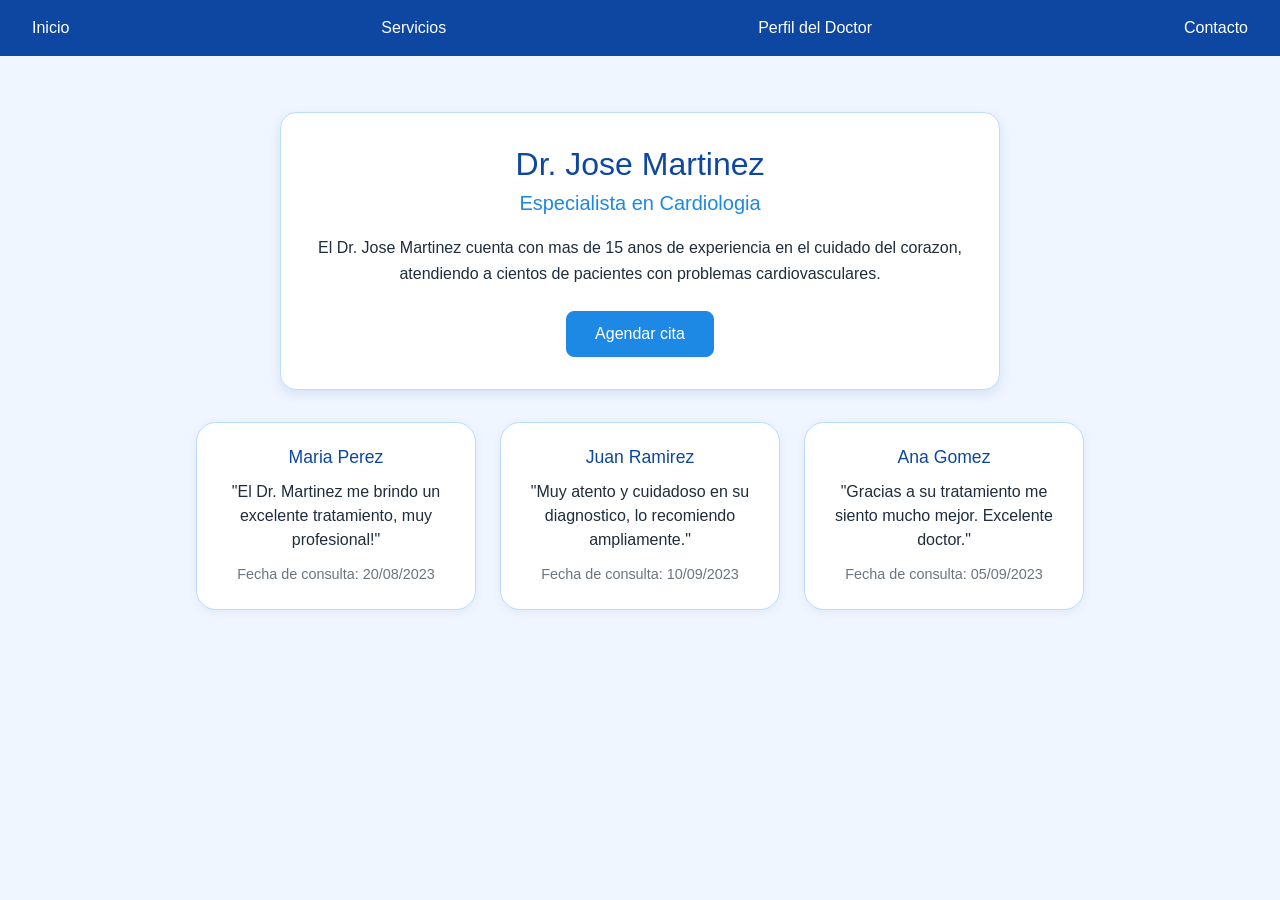
==== practica-programada-1/segunda-parte/index.html @ 8352cea5 "practica programada #1 - Fundamentos de HTML5 y CSS3" ====
<!DOCTYPE html>
<html lang="es">
  <head>
    <meta charset="UTF-8">
    <meta name="viewport" content="width=device-width, initial-scale=1.0">
    <title>Perfil del Doctor</title>
    <link href="https://cdn.jsdelivr.net/npm/bootstrap@5.3.3/dist/css/bootstrap.min.css" rel="stylesheet" integrity="sha384-QWTKZyjpPEjISv5WaRU9OFeRpok6YctnYmDr5pNlyT2bRjXh0JMhjY6hW+ALEwIH" crossorigin="anonymous">
    <link rel="stylesheet" href="styles.css">
  </head>
  <body>
    <nav class="site-nav">
      <ul class="menu-list">
        <li><a class="menu-link" href="#inicio">Inicio</a></li>
        <li><a class="menu-link" href="#servicios">Servicios</a></li>
        <li><a class="menu-link" href="#perfil">Perfil del Doctor</a></li>
        <li><a class="menu-link" href="#contacto">Contacto</a></li>
      </ul>
    </nav>

    <main id="inicio" class="container py-4">
      <section id="perfil" class="doctor-card">
        <h1 class="doctor-name">Dr. Jose Martinez</h1>
        <h2 class="doctor-specialty">Especialista en Cardiologia</h2>
        <p id="descripcion">El Dr. Jose Martinez cuenta con mas de 15 anos de experiencia en el cuidado del corazon, atendiendo a cientos de pacientes con problemas cardiovasculares.</p>
        <button type="button" class="btn btn-primary btn-cita">Agendar cita</button>
      </section>

      <section class="comments">
        <article class="comment-card">
          <h3>Maria Perez</h3>
          <p class="comment-text">"El Dr. Martinez me brindo un excelente tratamiento, muy profesional!"</p>
          <p class="comment-date">Fecha de consulta: 20/08/2023</p>
        </article>
        <article class="comment-card">
          <h3>Juan Ramirez</h3>
          <p class="comment-text">"Muy atento y cuidadoso en su diagnostico, lo recomiendo ampliamente."</p>
          <p class="comment-date">Fecha de consulta: 10/09/2023</p>
        </article>
        <article class="comment-card">
          <h3>Ana Gomez</h3>
          <p class="comment-text">"Gracias a su tratamiento me siento mucho mejor. Excelente doctor."</p>
          <p class="comment-date">Fecha de consulta: 05/09/2023</p>
        </article>
      </section>
    </main>
  </body>
</html>
---- practica-programada-1/segunda-parte/styles.css ----
body {
  font-family: "Segoe UI", Arial, sans-serif;
  background-color: #f0f6ff;
  color: #1f2d3d;
  margin: 0;
}

.site-nav {
  padding: 16px 32px;
  background-color: #0d47a1;
}

.menu-list {
  display: flex;
  flex-wrap: wrap;
  justify-content: space-between;
  align-items: center;
  gap: 16px 24px;
  list-style: none;
  margin: 0;
  padding: 0;
}

.menu-link {
  color: #ffffff;
  text-decoration: none;
  font-weight: 500;
}

.menu-link:hover {
  color: #90caf9;
}

.doctor-card {
  max-width: 720px;
  margin: 32px auto;
  padding: 32px;
  background-color: #ffffff;
  border: 1px solid #bbdefb;
  border-radius: 16px;
  box-shadow: 0 4px 12px rgba(13, 71, 161, 0.12);
  text-align: center;
}

.doctor-name {
  color: #0d47a1;
  font-size: 2rem;
  margin: 0 0 8px;
}

.doctor-specialty {
  color: #1e88e5;
  font-size: 1.25rem;
  font-weight: 500;
  margin: 0 0 20px;
}

#descripcion {
  line-height: 1.6;
  margin: 0 0 24px;
}

.btn-cita {
  padding: 10px 28px;
  background-color: #1e88e5;
  border-color: #1e88e5;
  border-radius: 8px;
  transition: background-color 0.2s;
}

.btn-cita:hover {
  background-color: #0d47a1;
  border-color: #0d47a1;
}

.comments {
  display: flex;
  flex-wrap: wrap;
  justify-content: center;
  gap: 24px;
  max-width: 1000px;
  margin: 0 auto 40px;
}

.comment-card {
  flex: 0 1 280px;
  box-sizing: border-box;
  padding: 24px;
  background-color: #ffffff;
  border: 1px solid #bbdefb;
  border-radius: 20px;
  box-shadow: 0 2px 8px rgba(13, 71, 161, 0.08);
  text-align: center;
}

.comment-card h3 {
  color: #0d47a1;
  font-size: 1.1rem;
  margin: 0 0 12px;
}

.comment-text {
  line-height: 1.5;
  margin: 0 0 12px;
}

.comment-date {
  color: #6c757d;
  font-size: 0.9rem;
  margin: 0;
}
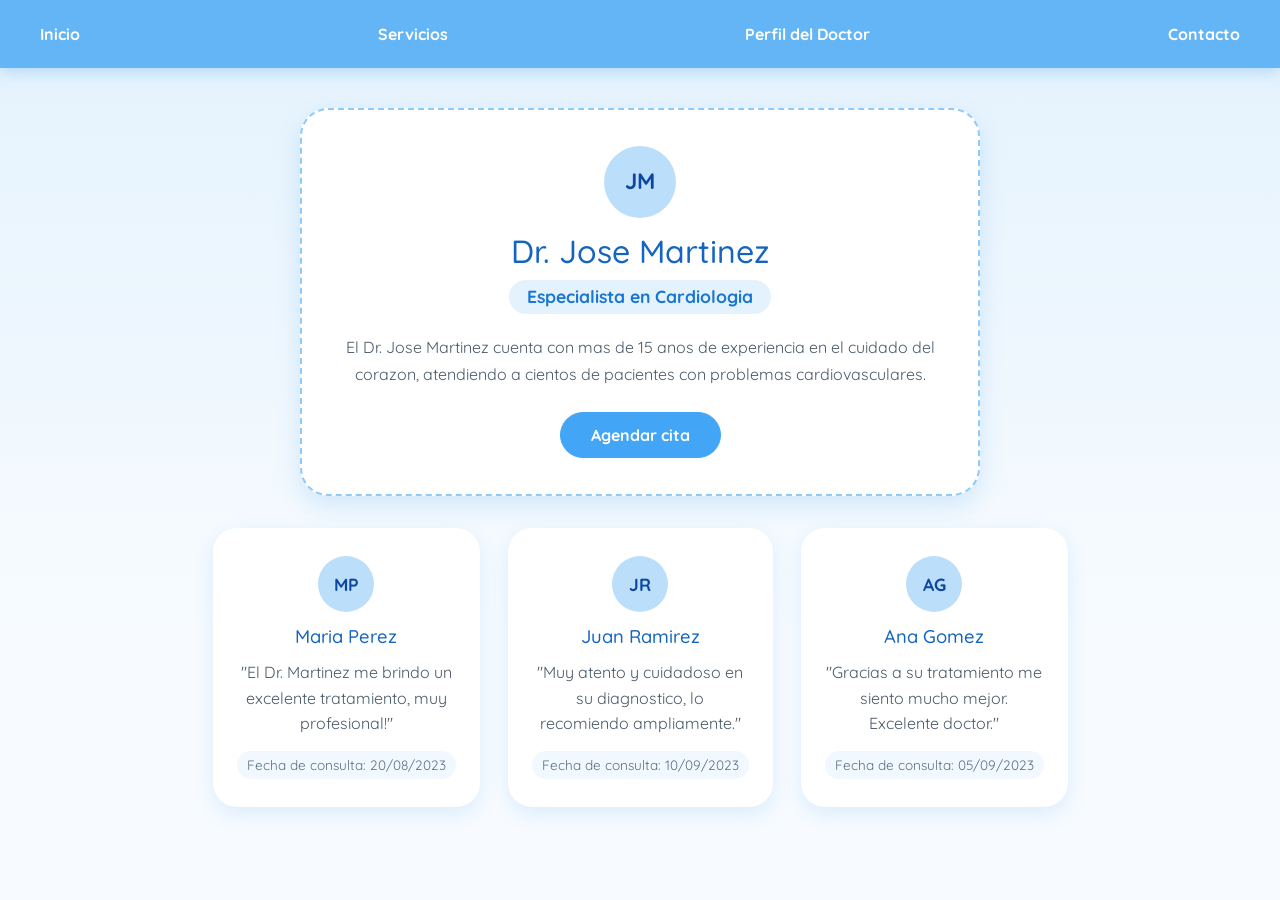
==== commit a513d235: "formulariosCompletos" ====
--- a/practica-programada-1/segunda-parte/index.html
+++ b/practica-programada-1/segunda-parte/index.html
@@ -4,6 +4,7 @@
     <meta charset="UTF-8">
     <meta name="viewport" content="width=device-width, initial-scale=1.0">
     <title>Perfil del Doctor</title>
+    <link href="https://fonts.googleapis.com/css2?family=Quicksand:wght@500;700&display=swap" rel="stylesheet">
     <link href="https://cdn.jsdelivr.net/npm/bootstrap@5.3.3/dist/css/bootstrap.min.css" rel="stylesheet" integrity="sha384-QWTKZyjpPEjISv5WaRU9OFeRpok6YctnYmDr5pNlyT2bRjXh0JMhjY6hW+ALEwIH" crossorigin="anonymous">
     <link rel="stylesheet" href="styles.css">
   </head>
@@ -17,8 +18,9 @@
       </ul>
     </nav>
 
-    <main id="inicio" class="container py-4">
+    <main id="inicio">
       <section id="perfil" class="doctor-card">
+        <div class="avatar avatar-doctor">JM</div>
         <h1 class="doctor-name">Dr. Jose Martinez</h1>
         <h2 class="doctor-specialty">Especialista en Cardiologia</h2>
         <p id="descripcion">El Dr. Jose Martinez cuenta con mas de 15 anos de experiencia en el cuidado del corazon, atendiendo a cientos de pacientes con problemas cardiovasculares.</p>
@@ -27,16 +29,19 @@
 
       <section class="comments">
         <article class="comment-card">
+          <div class="avatar">MP</div>
           <h3>Maria Perez</h3>
           <p class="comment-text">"El Dr. Martinez me brindo un excelente tratamiento, muy profesional!"</p>
           <p class="comment-date">Fecha de consulta: 20/08/2023</p>
         </article>
         <article class="comment-card">
+          <div class="avatar">JR</div>
           <h3>Juan Ramirez</h3>
           <p class="comment-text">"Muy atento y cuidadoso en su diagnostico, lo recomiendo ampliamente."</p>
           <p class="comment-date">Fecha de consulta: 10/09/2023</p>
         </article>
         <article class="comment-card">
+          <div class="avatar">AG</div>
           <h3>Ana Gomez</h3>
           <p class="comment-text">"Gracias a su tratamiento me siento mucho mejor. Excelente doctor."</p>
           <p class="comment-date">Fecha de consulta: 05/09/2023</p>
--- a/practica-programada-1/segunda-parte/styles.css
+++ b/practica-programada-1/segunda-parte/styles.css
@@ -1,13 +1,15 @@
 body {
-  font-family: "Segoe UI", Arial, sans-serif;
-  background-color: #f0f6ff;
-  color: #1f2d3d;
+  font-family: "Quicksand", "Segoe UI", Arial, sans-serif;
+  background: linear-gradient(180deg, #e3f2fd 0%, #f7fbff 70%);
+  color: #2c3e50;
   margin: 0;
+  min-height: 100vh;
 }
 
 .site-nav {
-  padding: 16px 32px;
-  background-color: #0d47a1;
+  padding: 16px 24px;
+  background-color: #64b5f6;
+  box-shadow: 0 4px 14px rgba(30, 136, 229, 0.25);
 }
 
 .menu-list {
@@ -15,97 +17,141 @@
   flex-wrap: wrap;
   justify-content: space-between;
   align-items: center;
-  gap: 16px 24px;
+  gap: 12px 16px;
   list-style: none;
   margin: 0;
   padding: 0;
 }
 
 .menu-link {
+  display: inline-block;
+  padding: 6px 16px;
+  border-radius: 999px;
   color: #ffffff;
   text-decoration: none;
-  font-weight: 500;
+  font-weight: 700;
+  transition: background-color 0.2s, color 0.2s;
 }
 
 .menu-link:hover {
-  color: #90caf9;
+  background-color: #ffffff;
+  color: #1e88e5;
+}
+
+.avatar {
+  display: flex;
+  align-items: center;
+  justify-content: center;
+  width: 56px;
+  height: 56px;
+  margin: 0 auto 14px;
+  border-radius: 50%;
+  background-color: #bbdefb;
+  color: #0d47a1;
+  font-weight: 700;
+  font-size: 1.1rem;
+}
+
+.avatar-doctor {
+  width: 72px;
+  height: 72px;
+  font-size: 1.4rem;
 }
 
 .doctor-card {
-  max-width: 720px;
-  margin: 32px auto;
-  padding: 32px;
+  max-width: 680px;
+  margin: 40px auto 32px;
+  padding: 36px 32px;
   background-color: #ffffff;
-  border: 1px solid #bbdefb;
-  border-radius: 16px;
-  box-shadow: 0 4px 12px rgba(13, 71, 161, 0.12);
+  border: 2px dashed #90caf9;
+  border-radius: 28px;
+  box-shadow: 0 10px 24px rgba(30, 136, 229, 0.15);
   text-align: center;
 }
 
 .doctor-name {
-  color: #0d47a1;
+  color: #1565c0;
   font-size: 2rem;
-  margin: 0 0 8px;
+  margin: 0 0 10px;
 }
 
 .doctor-specialty {
-  color: #1e88e5;
-  font-size: 1.25rem;
-  font-weight: 500;
+  display: inline-block;
+  padding: 6px 18px;
   margin: 0 0 20px;
+  background-color: #e3f2fd;
+  color: #1976d2;
+  font-size: 1.1rem;
+  font-weight: 700;
+  border-radius: 999px;
 }
 
 #descripcion {
-  line-height: 1.6;
+  color: #4a5a6a;
+  line-height: 1.7;
   margin: 0 0 24px;
 }
 
 .btn-cita {
-  padding: 10px 28px;
-  background-color: #1e88e5;
-  border-color: #1e88e5;
-  border-radius: 8px;
-  transition: background-color 0.2s;
+  padding: 10px 30px;
+  background-color: #42a5f5;
+  border-color: #42a5f5;
+  border-radius: 999px;
+  font-weight: 700;
+  transition: transform 0.2s, background-color 0.2s;
 }
 
 .btn-cita:hover {
-  background-color: #0d47a1;
-  border-color: #0d47a1;
+  background-color: #1e88e5;
+  border-color: #1e88e5;
+  transform: translateY(-3px);
 }
 
 .comments {
   display: flex;
   flex-wrap: wrap;
   justify-content: center;
-  gap: 24px;
+  gap: 28px;
   max-width: 1000px;
-  margin: 0 auto 40px;
+  margin: 0 auto 48px;
+  padding: 0 16px;
 }
 
 .comment-card {
-  flex: 0 1 280px;
+  flex: 0 1 260px;
+  max-width: 100%;
   box-sizing: border-box;
-  padding: 24px;
+  padding: 28px 24px;
   background-color: #ffffff;
-  border: 1px solid #bbdefb;
-  border-radius: 20px;
-  box-shadow: 0 2px 8px rgba(13, 71, 161, 0.08);
+  border-radius: 24px;
+  box-shadow: 0 8px 20px rgba(30, 136, 229, 0.12);
   text-align: center;
+  transition: transform 0.2s;
+}
+
+.comment-card:hover {
+  transform: translateY(-4px);
 }
 
 .comment-card h3 {
-  color: #0d47a1;
-  font-size: 1.1rem;
+  color: #1565c0;
+  font-size: 1.15rem;
   margin: 0 0 12px;
 }
 
 .comment-text {
-  line-height: 1.5;
-  margin: 0 0 12px;
+  color: #4a5a6a;
+  line-height: 1.6;
+  margin: 0 0 14px;
 }
 
 .comment-date {
-  color: #6c757d;
-  font-size: 0.9rem;
+  display: inline-block;
+  padding: 4px 10px;
+  background-color: #f1f8ff;
+  color: #5b7083;
+  font-size: 0.85rem;
+  white-space: nowrap;
+  border-radius: 999px;
   margin: 0;
 }
